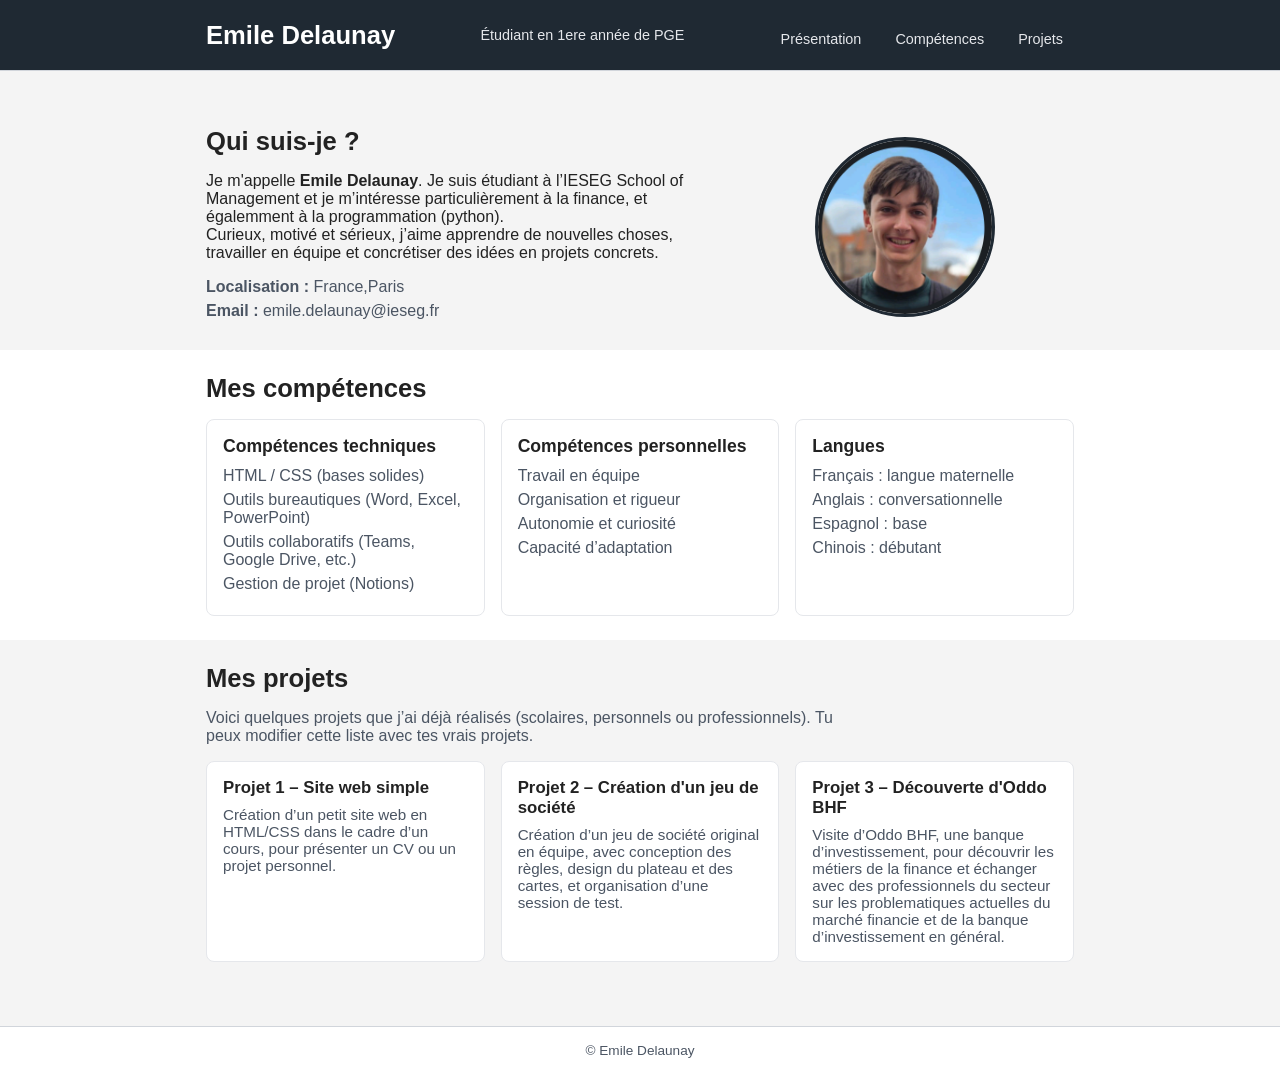
==== Site web le wagon/index.html @ a7305070 "Add files via upload" ====
<!DOCTYPE html>
<html lang="fr">
  <head>
    <meta charset="UTF-8" />
    <meta name="viewport" content="width=device-width, initial-scale=1.0" />
    <title>CV - Emile Delaunay</title>
    <link rel="stylesheet" href="style.css" />
  </head>
  <body>
    <header class="site-header">
      <div class="container">
        <h1>Emile Delaunay</h1>
        <p class="subtitle">Étudiant en 1ere année de PGE</p>
        <nav class="nav-links">
          <a href="#presentation">Présentation</a>
          <a href="#competences">Compétences</a>
          <a href="#projets">Projets</a>
        </nav>
      </div>
    </header>

    <main>
      <!-- Container 1 : Présentation -->
      <section id="presentation" class="section">
        <div class="container section-grid">
          <div>
            <h2>Qui suis‑je ?</h2>
            <p>
              Je m'appelle <strong>Emile Delaunay</strong>. Je suis étudiant à l’IESEG
              School of Management et je m’intéresse particulièrement
              à la finance, et égalemment à la programmation (python).
            </p>
            <p>
              Curieux, motivé et sérieux, j’aime apprendre de nouvelles choses,
              travailler en équipe et concrétiser des idées en projets
              concrets.
            </p>
            <ul class="info-list">
              <li><strong>Localisation :</strong> France,Paris</li>
              <li><strong>Email :</strong> emile.delaunay@ieseg.fr</li>
            </ul>
          </div>
          <div class="photo-wrapper">
            <img
              src="image/photo-emile.jpg"
              alt="Photo de profil d'Emile Delaunay"
              class="profile-photo"
            />
          </div>
        </div>
      </section>

      <!-- Container 2 : Compétences -->
      <section id="competences" class="section section-alt">
        <div class="container">
          <h2>Mes compétences</h2>
          <div class="skills-grid">
            <div class="skill-card">
              <h3>Compétences techniques</h3>
              <ul>
                <li>HTML / CSS (bases solides)</li>
                <li>Outils bureautiques (Word, Excel, PowerPoint)</li>
                <li>Outils collaboratifs (Teams, Google Drive, etc.)</li>
                <li>Gestion de projet (Notions)</li>
              </ul>
            </div>
            <div class="skill-card">
              <h3>Compétences personnelles</h3>
              <ul>
                <li>Travail en équipe</li>
                <li>Organisation et rigueur</li>
                <li>Autonomie et curiosité</li>
                <li>Capacité d’adaptation</li>
              </ul>
            </div>
            <div class="skill-card">
              <h3>Langues</h3>
              <ul>
                <li>Français : langue maternelle</li>
                <li>Anglais : conversationnelle</li>
                <li>Espagnol : base</li>
                <li>Chinois : débutant </li>
              </ul>
            </div>
          </div>
        </div>
      </section>

      <!-- Container 3 : Projets -->
      <section id="projets" class="section">
        <div class="container">
          <h2>Mes projets</h2>
          <p class="section-intro">
            Voici quelques projets que j’ai déjà réalisés (scolaires, personnels
            ou professionnels). Tu peux modifier cette liste avec tes vrais
            projets.
          </p>
          <div class="projects-grid">
            <article class="project-card">
              <h3>Projet 1 – Site web simple</h3>
              <p>
                Création d’un petit site web en HTML/CSS dans le cadre d’un cours,
                pour présenter un CV ou un projet personnel.
              </p>
            </article>

            <article class="project-card">
              <h3>Projet 2 – Création d'un jeu de société</h3>
              <p>
                Création d’un jeu de société original en équipe, avec conception des règles,
                design du plateau et des cartes, et organisation d’une session de test.
              </p>
            </article>

            <article class="project-card">
              <h3>Projet 3 – Découverte d'Oddo BHF</h3>
              <p>
                Visite d’Oddo BHF, une banque d’investissement, pour découvrir les métiers de la finance
                et échanger avec des professionnels du secteur sur les problematiques actuelles du marché financie et de la banque d’investissement en général.
              </p>
            </article>
          </div>
        </div>
      </section>
    </main>

    <footer class="site-footer">
      <div class="container">
        <p>© <span id="year"></span> Emile Delaunay</p>
      </div>
    </footer>
  </body>
</html>
---- Site web le wagon/style.css ----
* {
  box-sizing: border-box;
  margin: 0;
  padding: 0;
}

body {
  font-family: Arial, Helvetica, sans-serif;
  background-color: #f4f4f4;
  color: #222;
}

.container {
  max-width: 900px;
  margin: 0 auto;
  padding: 0 16px;
}

.site-header {
  background-color: #1f2933;
  color: #ffffff;
  border-bottom: 1px solid #d1d5db;
}

.site-header .container {
  display: flex;
  flex-wrap: wrap;
  align-items: center;
  justify-content: space-between;
  padding: 16px;
}

.site-header h1 {
  font-size: 1.6rem;
}

.subtitle {
  font-size: 0.9rem;
  color: #e5e7eb;
}

.nav-links {
  display: flex;
  gap: 12px;
  margin-top: 8px;
}

.nav-links a {
  font-size: 0.9rem;
  color: #e5e7eb;
  text-decoration: none;
  padding: 6px 10px;
  border-radius: 999px;
  border: 1px solid transparent;
}

.nav-links a:hover {
  border-color: #ffffff;
  background-color: #111827;
}

main {
  padding: 32px 0 40px;
}

.section {
  padding: 24px 0;
}

.section-alt {
  background-color: #ffffff;
}

.section h2 {
  font-size: 1.6rem;
  margin-bottom: 16px;
}

.section-intro {
  max-width: 640px;
  color: #4b5563;
  margin-bottom: 16px;
}

.section-grid {
  display: grid;
  gap: 24px;
}

@media (min-width: 720px) {
  .section-grid {
    grid-template-columns: 3fr 2fr;
    align-items: center;
  }
}

.info-list {
  list-style: none;
  margin-top: 16px;
}

.info-list li {
  margin-bottom: 6px;
  color: #4b5563;
}

.photo-wrapper {
  display: flex;
  justify-content: center;
}

.profile-photo {
  width: 180px;
  height: 180px;
  border-radius: 50%;
  object-fit: cover;
  border: 3px solid #1f2933;
}

/* Grille de compétences */
.skills-grid {
  display: grid;
  gap: 16px;
}

@media (min-width: 768px) {
  .skills-grid {
    grid-template-columns: repeat(3, 1fr);
  }
}

.skill-card {
  background-color: #ffffff;
  border-radius: 8px;
  padding: 16px;
  border: 1px solid #e5e7eb;
}

.skill-card h3 {
  margin-bottom: 10px;
  font-size: 1.1rem;
}

.skill-card ul {
  list-style: none;
}

.skill-card li {
  margin-bottom: 6px;
  color: #4b5563;
}

/* Projets */
.projects-grid {
  display: grid;
  gap: 16px;
}

@media (min-width: 768px) {
  .projects-grid {
    grid-template-columns: repeat(3, 1fr);
  }
}

.project-card {
  background-color: #ffffff;
  border-radius: 8px;
  padding: 16px;
  border: 1px solid #e5e7eb;
}

.project-card h3 {
  margin-bottom: 8px;
  font-size: 1.05rem;
}

.project-card p {
  color: #4b5563;
  font-size: 0.95rem;
}

.site-footer {
  border-top: 1px solid #d1d5db;
  padding: 16px 0 20px;
  text-align: center;
  color: #4b5563;
  font-size: 0.85rem;
  background-color: #ffffff;
}
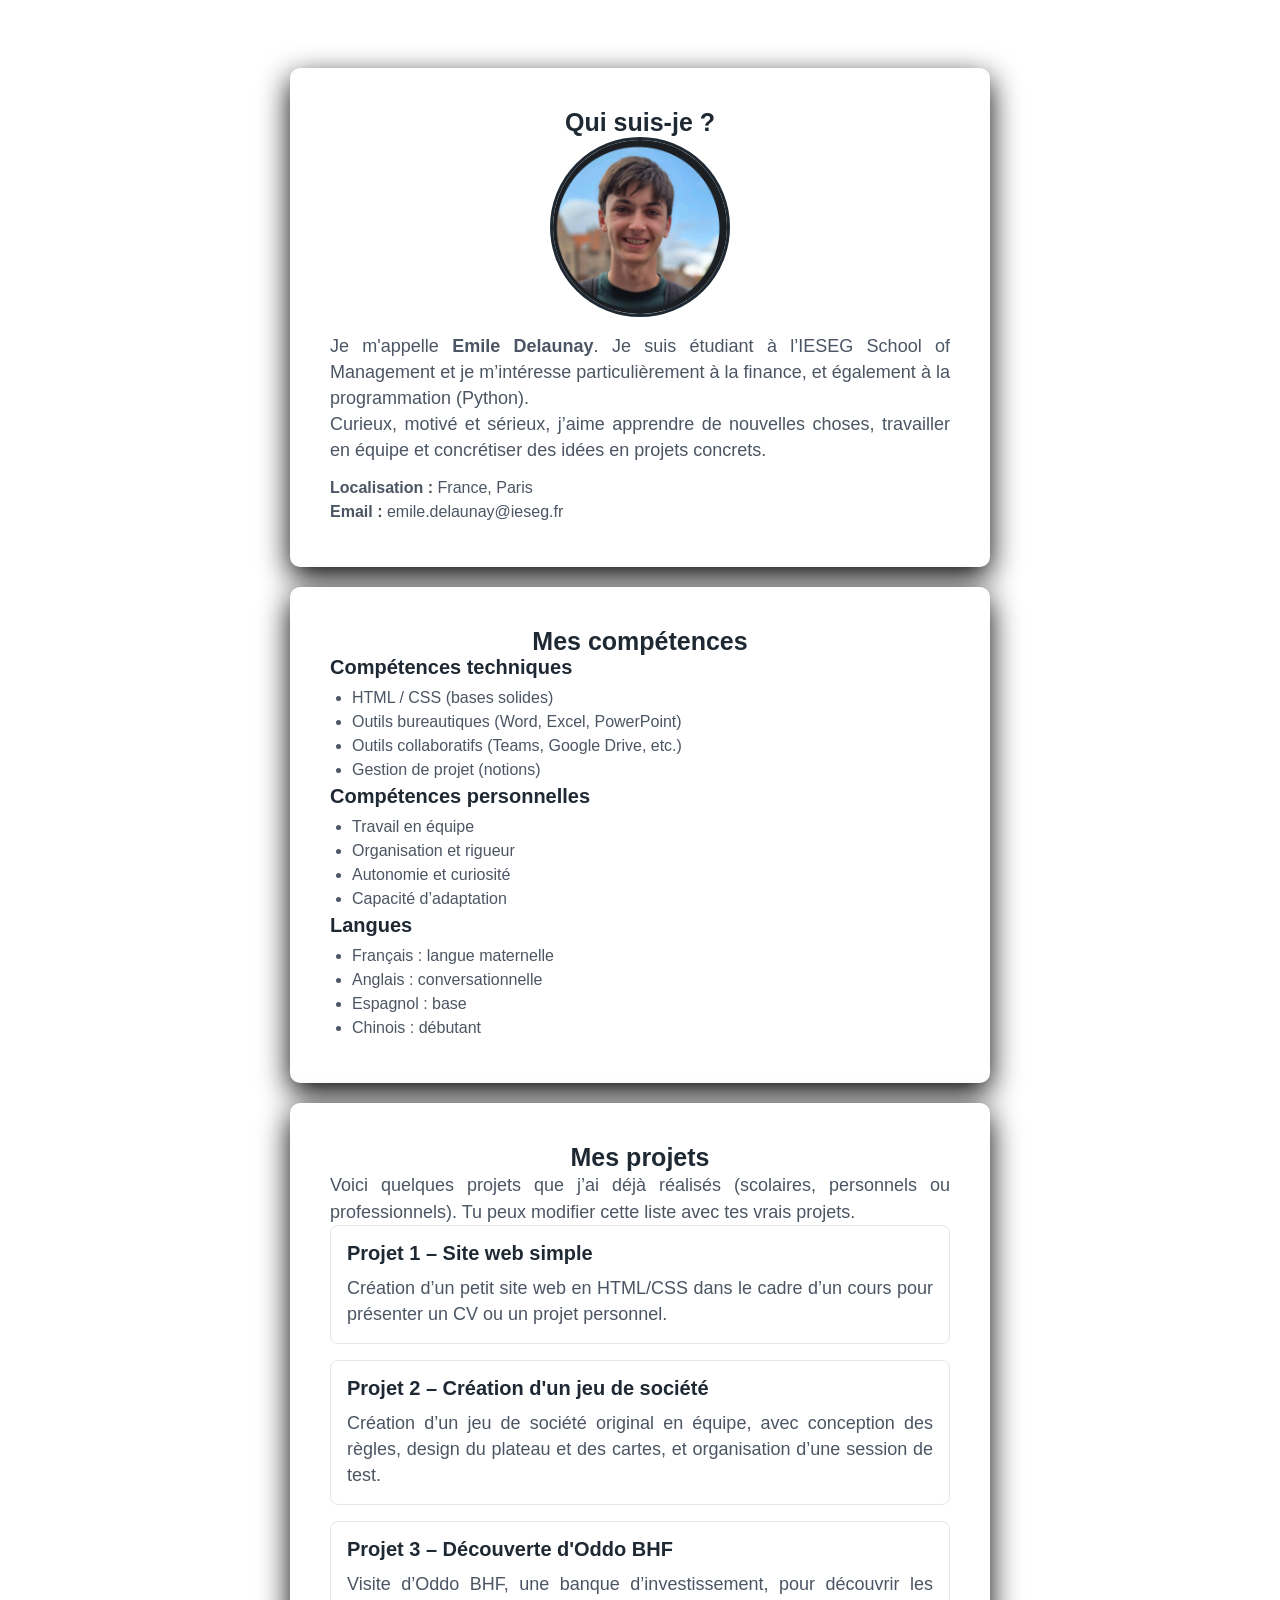
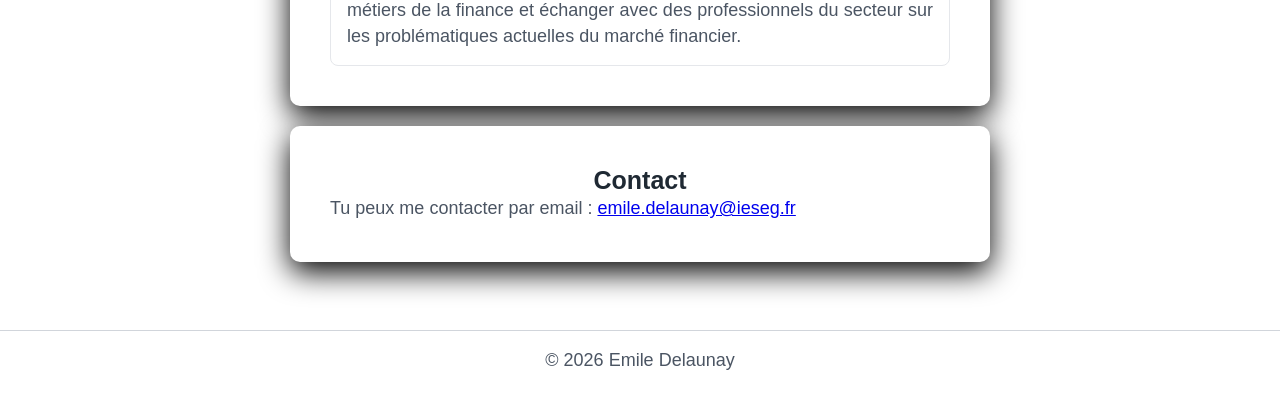
==== commit 620da510: "Add files via upload" ====
--- a/Site web le wagon/index.html
+++ b/Site web le wagon/index.html
@@ -1,134 +1,108 @@
 <!DOCTYPE html>
 <html lang="fr">
   <head>
-    <meta charset="UTF-8" />
-    <meta name="viewport" content="width=device-width, initial-scale=1.0" />
     <title>CV - Emile Delaunay</title>
-    <link rel="stylesheet" href="style.css" />
+    <meta charset="utf-8" />
+    <meta name="description" content="CV - Emile Delaunay (IESEG) : présentation, compétences et projets." />
+    <link rel="stylesheet" href="style-profile.css" />
   </head>
-  <body>
-    <header class="site-header">
-      <div class="container">
-        <h1>Emile Delaunay</h1>
-        <p class="subtitle">Étudiant en 1ere année de PGE</p>
-        <nav class="nav-links">
-          <a href="#presentation">Présentation</a>
-          <a href="#competences">Compétences</a>
-          <a href="#projets">Projets</a>
-        </nav>
+  <body class="total">
+    <div class="container">
+      <div class="paragraph" id="intro">
+        <h1>Qui suis-je ?</h1>
+        <img src="image/photo-emile.jpg" id="moi" alt="Photo de profil d'Emile Delaunay" />
+        <p>
+          Je m'appelle <strong>Emile Delaunay</strong>. Je suis étudiant à l’IESEG School of Management
+          et je m’intéresse particulièrement à la finance, et également à la programmation (Python).
+        </p>
+        <p>
+          Curieux, motivé et sérieux, j’aime apprendre de nouvelles choses, travailler en équipe et
+          concrétiser des idées en projets concrets.
+        </p>
+        <ul class="info-list">
+          <li><strong>Localisation :</strong> France, Paris</li>
+          <li><strong>Email :</strong> emile.delaunay@ieseg.fr</li>
+        </ul>
       </div>
-    </header>
 
-    <main>
-      <!-- Container 1 : Présentation -->
-      <section id="presentation" class="section">
-        <div class="container section-grid">
-          <div>
-            <h2>Qui suis‑je ?</h2>
+      <div class="paragraph" id="metier">
+        <h1>Mes compétences</h1>
+        <div class="skills">
+          <h2>Compétences techniques</h2>
+          <ul>
+            <li>HTML / CSS (bases solides)</li>
+            <li>Outils bureautiques (Word, Excel, PowerPoint)</li>
+            <li>Outils collaboratifs (Teams, Google Drive, etc.)</li>
+            <li>Gestion de projet (notions)</li>
+          </ul>
+
+          <h2>Compétences personnelles</h2>
+          <ul>
+            <li>Travail en équipe</li>
+            <li>Organisation et rigueur</li>
+            <li>Autonomie et curiosité</li>
+            <li>Capacité d’adaptation</li>
+          </ul>
+
+          <h2>Langues</h2>
+          <ul>
+            <li>Français : langue maternelle</li>
+            <li>Anglais : conversationnelle</li>
+            <li>Espagnol : base</li>
+            <li>Chinois : débutant</li>
+          </ul>
+        </div>
+      </div>
+
+      <div class="paragraph" id="univem">
+        <h1>Mes projets</h1>
+        <p class="section-intro">
+          Voici quelques projets que j’ai déjà réalisés (scolaires, personnels ou professionnels).
+          Tu peux modifier cette liste avec tes vrais projets.
+        </p>
+
+        <div class="projects">
+          <div class="project-card">
+            <h2>Projet 1 – Site web simple</h2>
             <p>
-              Je m'appelle <strong>Emile Delaunay</strong>. Je suis étudiant à l’IESEG
-              School of Management et je m’intéresse particulièrement
-              à la finance, et égalemment à la programmation (python).
+              Création d’un petit site web en HTML/CSS dans le cadre d’un cours pour présenter un CV ou
+              un projet personnel.
             </p>
+          </div>
+
+          <div class="project-card">
+            <h2>Projet 2 – Création d'un jeu de société</h2>
             <p>
-              Curieux, motivé et sérieux, j’aime apprendre de nouvelles choses,
-              travailler en équipe et concrétiser des idées en projets
-              concrets.
+              Création d’un jeu de société original en équipe, avec conception des règles, design du plateau
+              et des cartes, et organisation d’une session de test.
             </p>
-            <ul class="info-list">
-              <li><strong>Localisation :</strong> France,Paris</li>
-              <li><strong>Email :</strong> emile.delaunay@ieseg.fr</li>
-            </ul>
           </div>
-          <div class="photo-wrapper">
-            <img
-              src="image/photo-emile.jpg"
-              alt="Photo de profil d'Emile Delaunay"
-              class="profile-photo"
-            />
+
+          <div class="project-card">
+            <h2>Projet 3 – Découverte d'Oddo BHF</h2>
+            <p>
+              Visite d’Oddo BHF, une banque d’investissement, pour découvrir les métiers de la finance et
+              échanger avec des professionnels du secteur sur les problématiques actuelles du marché financier.
+            </p>
           </div>
         </div>
-      </section>
+      </div>
 
-      <!-- Container 2 : Compétences -->
-      <section id="competences" class="section section-alt">
-        <div class="container">
-          <h2>Mes compétences</h2>
-          <div class="skills-grid">
-            <div class="skill-card">
-              <h3>Compétences techniques</h3>
-              <ul>
-                <li>HTML / CSS (bases solides)</li>
-                <li>Outils bureautiques (Word, Excel, PowerPoint)</li>
-                <li>Outils collaboratifs (Teams, Google Drive, etc.)</li>
-                <li>Gestion de projet (Notions)</li>
-              </ul>
-            </div>
-            <div class="skill-card">
-              <h3>Compétences personnelles</h3>
-              <ul>
-                <li>Travail en équipe</li>
-                <li>Organisation et rigueur</li>
-                <li>Autonomie et curiosité</li>
-                <li>Capacité d’adaptation</li>
-              </ul>
-            </div>
-            <div class="skill-card">
-              <h3>Langues</h3>
-              <ul>
-                <li>Français : langue maternelle</li>
-                <li>Anglais : conversationnelle</li>
-                <li>Espagnol : base</li>
-                <li>Chinois : débutant </li>
-              </ul>
-            </div>
-          </div>
-        </div>
-      </section>
-
-      <!-- Container 3 : Projets -->
-      <section id="projets" class="section">
-        <div class="container">
-          <h2>Mes projets</h2>
-          <p class="section-intro">
-            Voici quelques projets que j’ai déjà réalisés (scolaires, personnels
-            ou professionnels). Tu peux modifier cette liste avec tes vrais
-            projets.
-          </p>
-          <div class="projects-grid">
-            <article class="project-card">
-              <h3>Projet 1 – Site web simple</h3>
-              <p>
-                Création d’un petit site web en HTML/CSS dans le cadre d’un cours,
-                pour présenter un CV ou un projet personnel.
-              </p>
-            </article>
-
-            <article class="project-card">
-              <h3>Projet 2 – Création d'un jeu de société</h3>
-              <p>
-                Création d’un jeu de société original en équipe, avec conception des règles,
-                design du plateau et des cartes, et organisation d’une session de test.
-              </p>
-            </article>
-
-            <article class="project-card">
-              <h3>Projet 3 – Découverte d'Oddo BHF</h3>
-              <p>
-                Visite d’Oddo BHF, une banque d’investissement, pour découvrir les métiers de la finance
-                et échanger avec des professionnels du secteur sur les problematiques actuelles du marché financie et de la banque d’investissement en général.
-              </p>
-            </article>
-          </div>
-        </div>
-      </section>
-    </main>
+      <div class="paragraph">
+        <h1>Contact</h1>
+        <p>
+          Tu peux me contacter par email :
+          <a href="mailto:emile.delaunay@ieseg.fr" target="_blank" rel="noopener noreferrer">emile.delaunay@ieseg.fr</a>
+        </p>
+      </div>
+    </div>
 
     <footer class="site-footer">
-      <div class="container">
-        <p>© <span id="year"></span> Emile Delaunay</p>
-      </div>
+      <p>© <span id="year"></span> Emile Delaunay</p>
     </footer>
+
+    <script>
+      document.getElementById("year").textContent = new Date().getFullYear();
+    </script>
   </body>
 </html>
-
--- a/Site web le wagon/style-profile.css
+++ b/Site web le wagon/style-profile.css
@@ -0,0 +1,112 @@
+
+* {
+	box-sizing: border-box;
+	margin: 0;
+	padding: 0;
+}
+
+body {
+	font-family: Arial, Helvetica, sans-serif;
+	background-color: #f4f4f4;
+	color: #222;
+}
+
+.total {
+	background-color: transparent;
+}
+
+.total h1 {
+	color: #1f2933;
+	font-size: 25px;
+	text-align: center;
+}
+
+.total p {
+	color: #4b5563;
+	font-size: 18px;
+	line-height: 1.45;
+}
+
+.container {
+	width: 700px;
+	margin: 40px auto;
+	background-color: white;
+	padding: 8px 0;
+}
+
+@media (max-width: 500px) {
+	.container {
+		width: 400px;
+	}
+}
+
+.paragraph {
+	padding: 40px;
+	box-shadow: 0px 10px 30px rgba(0, 0, 0, 1);
+	border-radius: 10px;
+	margin: 20px 0px;
+	background-color: white;
+	text-align: justify;
+}
+
+.info-list {
+	list-style: none;
+	margin-top: 16px;
+}
+
+.info-list li {
+	margin-bottom: 6px;
+	color: #4b5563;
+}
+
+#moi {
+	width: 180px;
+	height: 180px;
+	display: block;
+	margin-left: auto;
+	margin-right: auto;
+	border-radius: 50%;
+	object-fit: cover;
+	border: 3px solid #1f2933;
+	margin-bottom: 16px;
+}
+
+.skills h2,
+.projects h2 {
+	color: #1f2933;
+	font-size: 20px;
+	margin-bottom: 10px;
+}
+
+.skills ul,
+.projects ul {
+	padding-left: 22px;
+	margin-top: 8px;
+}
+
+.skills li,
+.projects li {
+	margin-bottom: 6px;
+	color: #4b5563;
+}
+
+.projects {
+	display: grid;
+	gap: 16px;
+}
+
+.project-card {
+	background-color: #ffffff;
+	border: 1px solid #e5e7eb;
+	border-radius: 8px;
+	padding: 16px;
+}
+
+.site-footer {
+	border-top: 1px solid #d1d5db;
+	padding: 16px 0 20px;
+	text-align: center;
+	color: #4b5563;
+	font-size: 0.85rem;
+	background-color: #ffffff;
+}
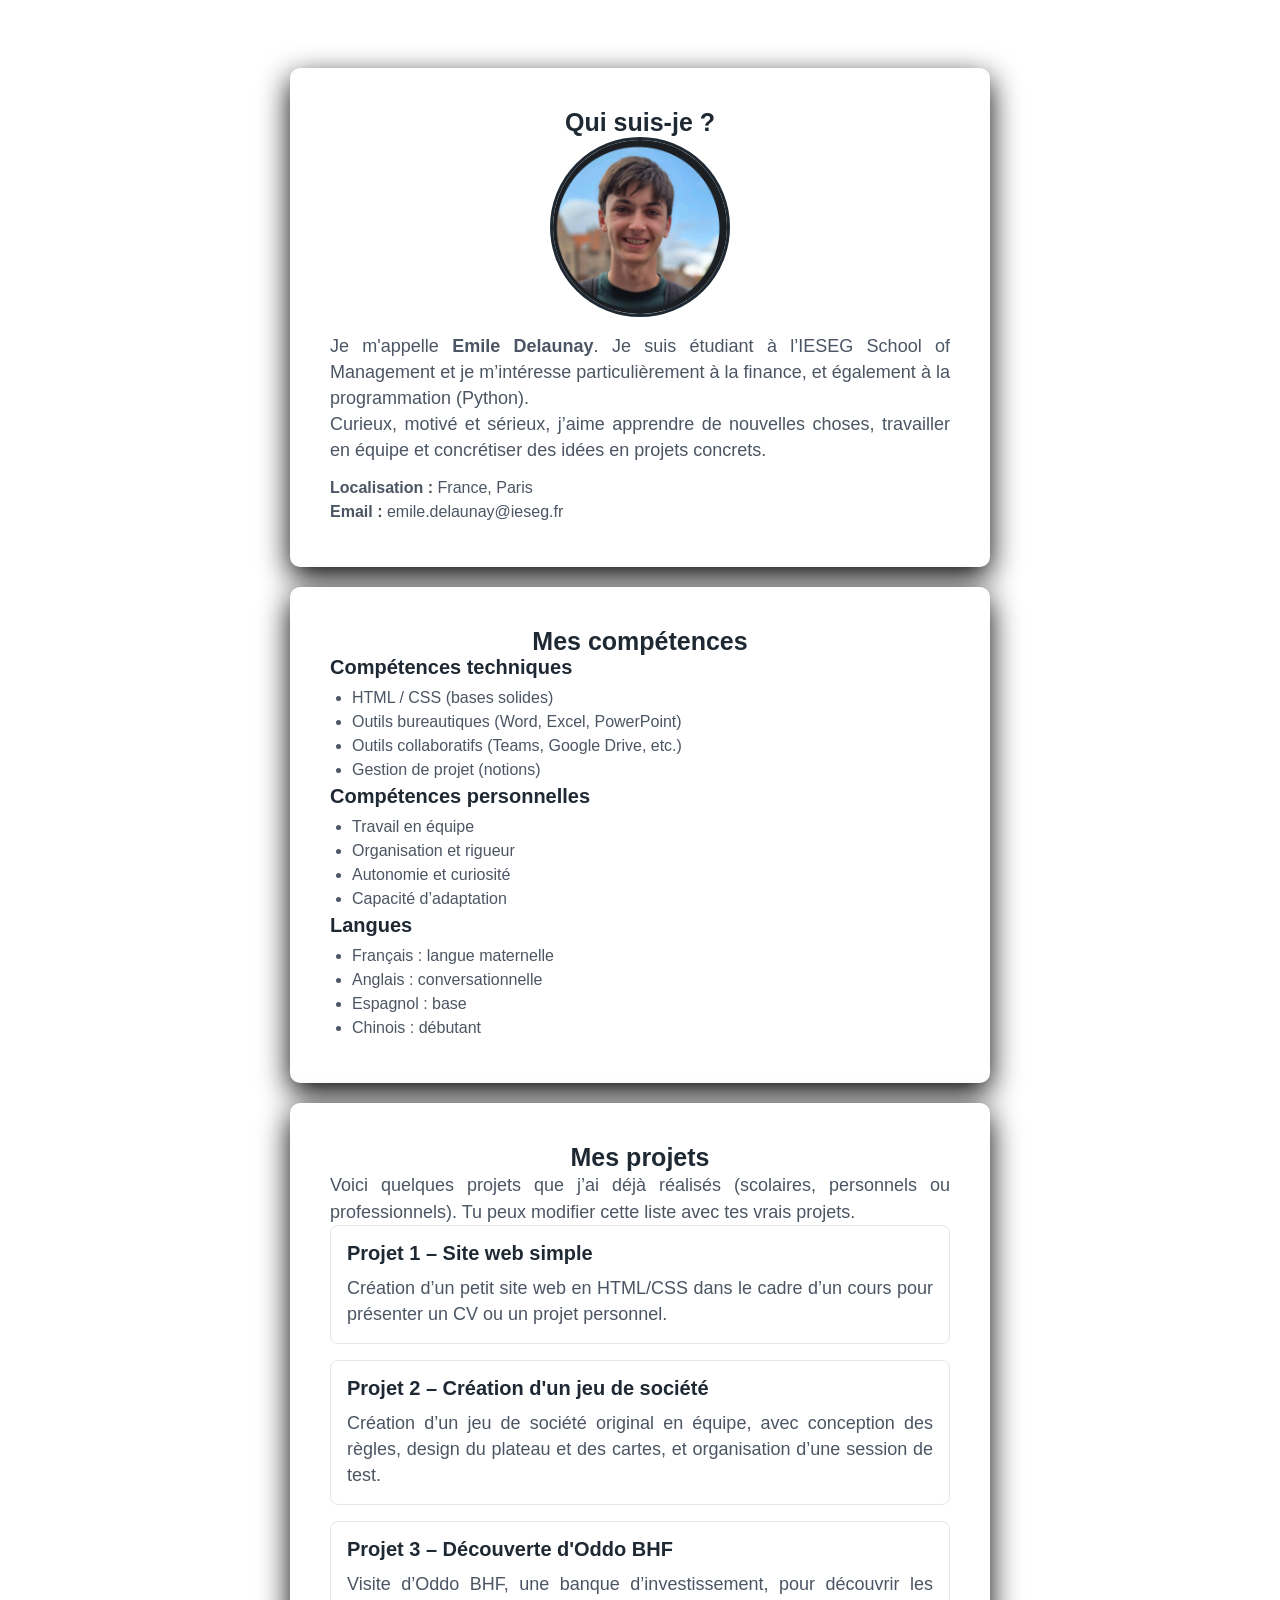
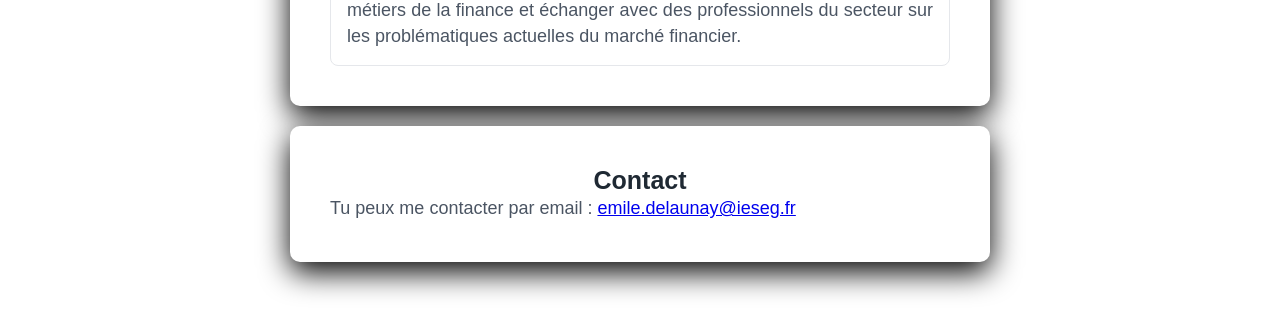
==== commit 21d576f1: "Add files via upload" ====
--- a/Site web le wagon/index.html
+++ b/Site web le wagon/index.html
@@ -96,13 +96,5 @@
         </p>
       </div>
     </div>
-
-    <footer class="site-footer">
-      <p>© <span id="year"></span> Emile Delaunay</p>
-    </footer>
-
-    <script>
-      document.getElementById("year").textContent = new Date().getFullYear();
-    </script>
   </body>
 </html>
